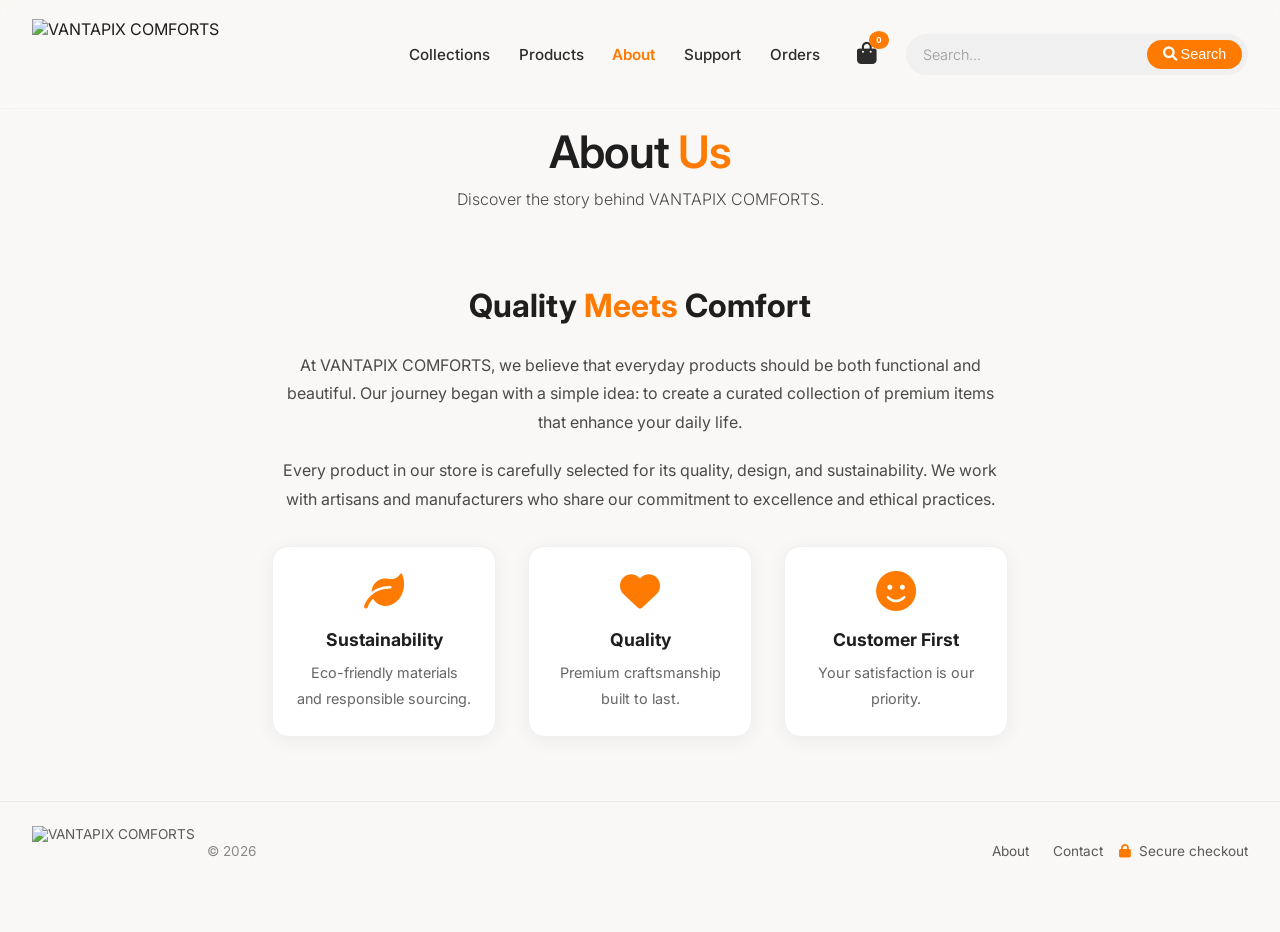
==== about.html @ 029ced30 "first commit" ====
<!DOCTYPE html>
<html lang="en">
<head>
    <meta charset="UTF-8">
    <meta name="viewport" content="width=device-width, initial-scale=1.0">
    <title>VANTAPIX COMFORTS · About</title>
    <link rel="preconnect" href="https://fonts.googleapis.com">
    <link rel="preconnect" href="https://fonts.gstatic.com" crossorigin>
    <link href="https://fonts.googleapis.com/css2?family=Inter:opsz,wght@14..32,300;14..32,400;14..32,600;14..32,700&display=swap" rel="stylesheet">
    <link rel="stylesheet" href="https://cdnjs.cloudflare.com/ajax/libs/font-awesome/6.0.0-beta3/css/all.min.css">
    <link rel="stylesheet" href="style.css">
    <style>
        .about-content {
            max-width: 800px;
            margin: 0 auto;
            padding: 2rem;
            text-align: center;
            line-height: 1.8;
        }
        .about-content h2 { font-size: 2rem; margin-bottom: 1rem; }
        .about-content h2 span { color: #ff7a00; }
        .about-content p { color: #4a4a4a; margin-bottom: 1.2rem; }
        .about-content .values {
            display: grid;
            grid-template-columns: repeat(auto-fit, minmax(200px, 1fr));
            gap: 2rem;
            margin-top: 2rem;
        }
        .about-content .values .value-item {
            background: white;
            padding: 1.5rem;
            border-radius: 16px;
            box-shadow: 0 4px 20px rgba(0,0,0,0.05);
            border: 1px solid #f0f0f0;
        }
        .about-content .values .value-item i {
            font-size: 2.5rem;
            color: #ff7a00;
            margin-bottom: 0.8rem;
        }
        .about-content .values .value-item h3 { font-size: 1.1rem; margin-bottom: 0.3rem; }
        .about-content .values .value-item p { font-size: 0.9rem; color: #666; margin-bottom: 0; }
    </style>
</head>
<body>

    <!-- NAVBAR -->
    <header class="navbar">
        <div class="logo-area">
            <img src="VANTAPIX__2_-removebg-preview.png" alt="VANTAPIX COMFORTS" class="nav-logo-img">
        </div>
        <div class="nav-links">
            <a href="collection.html">Collections</a>
            <a href="products.html">Products</a>
            <a href="about.html" class="active">About</a>
            <a href="support.html">Support</a>
            <a href="orders.html">Orders</a>
            <div class="nav-cart-wrapper" id="cartWrapper">
                <button class="nav-cart" id="cartToggle" aria-label="Open cart">
                    <i class="fas fa-shopping-bag"></i>
                    <span class="cart-badge" id="cartBadge">0</span>
                </button>
                <div class="cart-dropdown" id="cartDropdown">
                    <h4>🛒 Your Cart</h4>
                    <div id="cartItems"><div class="empty-cart">Your cart is empty.</div></div>
                    <div class="cart-total" id="cartTotal" style="display:none;">
                        <span>Total</span>
                        <span>₹<span id="totalPrice">0.00</span></span>
                    </div>
                    <button class="checkout-btn" onclick="window.location.href='checkout.html'">Proceed to Checkout</button>
                </div>
            </div>
            <div class="search-wrapper">
                <input type="text" id="searchInput" placeholder="Search...">
                <button id="searchButton"><i class="fas fa-search"></i> <span>Search</span></button>
            </div>
        </div>
    </header>

    <!-- QUANTITY POPUP -->
    <div class="quantity-overlay" id="quantityOverlay">
        <div class="quantity-modal">
            <div class="modal-product" id="modalProductName">Product Name</div>
            <div class="modal-product-price" id="modalProductPrice">₹0.00</div>
            <div class="quantity-control">
                <button id="qtyDecrease">−</button>
                <span class="qty-number" id="qtyDisplay">1</span>
                <button id="qtyIncrease">+</button>
            </div>
            <div class="modal-actions">
                <button class="btn-cancel" id="qtyCancel">Cancel</button>
                <button class="btn-add-cart" id="qtyConfirm">Add to Cart</button>
            </div>
        </div>
    </div>

    <!-- PAGE HEADER -->
    <section class="page-header">
        <h1>About <span>Us</span></h1>
        <p>Discover the story behind VANTAPIX COMFORTS.</p>
    </section>

    <!-- ABOUT CONTENT -->
    <section class="about-content">
        <h2>Quality <span>Meets</span> Comfort</h2>
        <p>At VANTAPIX COMFORTS, we believe that everyday products should be both functional and beautiful. Our journey began with a simple idea: to create a curated collection of premium items that enhance your daily life.</p>
        <p>Every product in our store is carefully selected for its quality, design, and sustainability. We work with artisans and manufacturers who share our commitment to excellence and ethical practices.</p>

        <div class="values">
            <div class="value-item">
                <i class="fas fa-leaf"></i>
                <h3>Sustainability</h3>
                <p>Eco-friendly materials and responsible sourcing.</p>
            </div>
            <div class="value-item">
                <i class="fas fa-heart"></i>
                <h3>Quality</h3>
                <p>Premium craftsmanship built to last.</p>
            </div>
            <div class="value-item">
                <i class="fas fa-smile"></i>
                <h3>Customer First</h3>
                <p>Your satisfaction is our priority.</p>
            </div>
        </div>
    </section>

    <!-- FOOTER -->
    <div class="footer">
        <div class="footer-left">
            <img src="VANTAPIX__2_-removebg-preview.png" alt="VANTAPIX COMFORTS" class="footer-logo">
            <span class="footer-copyright">© 2026</span>
        </div>
        <div class="footer-right">
            <div class="footer-links">
                <a href="about.html">About</a>
                <a href="support.html">Contact</a>
            </div>
            <span><i class="fas fa-lock"></i> Secure checkout</span>
        </div>
    </div>

    <div class="toast" id="toast"></div>

    <script src="script.js"></script>
</body>
</html>
---- style.css ----
/* ================================================================
   style.css - Common styles for all pages
   ================================================================ */

* { margin: 0; padding: 0; box-sizing: border-box; }
body { background: #faf8f6; font-family: 'Inter', sans-serif; color: #1e1e1e; overflow-x: hidden; scroll-behavior: smooth; }

/* ---------- INTRO OVERLAY ---------- */
.intro-overlay {
    position: fixed; inset: 0; z-index: 9999; background: transparent;
    display: flex; align-items: center; justify-content: center;
    transition: opacity 1.2s cubic-bezier(0.23,1,0.32,1), visibility 0.2s;
    pointer-events: none; overflow: hidden;
}
.intro-overlay.hide { opacity: 0; visibility: hidden; }
#introVideo {
    position: absolute; top: 50%; left: 50%;
    width: 100%; height: 100%; object-fit: cover;
    transform: translate(-50%, -50%); z-index: 1;
}

/* ---------- NAVBAR ---------- */
.navbar {
    max-width: 1280px; margin: 0 auto; padding: 1.2rem 2rem;
    display: flex; align-items: center; justify-content: space-between;
    flex-wrap: wrap; background: transparent; backdrop-filter: blur(4px);
    border-bottom: 1px solid rgba(0,0,0,0.02); gap: 1rem;
}
.logo-area { display: flex; align-items: center; gap: 12px; flex-shrink: 0; }
.nav-logo-img { height: 70px; width: auto; object-fit: contain; transition: transform .3s ease; }
.nav-logo-img:hover { transform: scale(1.05); }
.nav-links {
    display: flex; gap: 1.8rem; font-weight: 500; color: #2c2c2c;
    flex-wrap: wrap; align-items: center;
}
.nav-links a { text-decoration: none; color: inherit; transition: color .2s; font-size: .95rem; white-space: nowrap; }
.nav-links a:hover, .nav-links a.active { color: #ff7a00; }
.nav-links a.active { font-weight: 600; }

.search-wrapper {
    display: flex; align-items: center; background: #f0f0f0;
    border-radius: 30px; padding: .3rem .3rem .3rem 1rem;
    transition: all .3s ease; border: 1px solid transparent; min-width: 180px;
}
.search-wrapper:focus-within {
    background: #fff; border-color: #ff7a00; box-shadow: 0 0 0 3px rgba(255,122,0,0.15);
}
.search-wrapper input {
    border: none; background: transparent; outline: none;
    font-family: 'Inter', sans-serif; font-size: .9rem; padding: .4rem 0;
    width: 100%; min-width: 100px; color: #1e1e1e;
}
.search-wrapper input::placeholder { color: #999; font-weight: 300; }
.search-wrapper button {
    background: #ff7a00; border: none; color: #fff; padding: .4rem 1rem;
    border-radius: 30px; cursor: pointer; font-size: .9rem;
    transition: background .2s; font-weight: 500; display: flex; align-items: center; gap: 4px;
}
.search-wrapper button:hover { background: #e66b00; }

.nav-cart-wrapper { display: flex; align-items: center; margin-left: .5rem; position: relative; }
.nav-cart {
    font-size: 1.4rem; color: #2c2c2c; transition: .2s; cursor: pointer;
    background: none; border: none; padding: 0; position: relative;
}
.nav-cart:hover { color: #ff7a00; }
.cart-badge {
    position: absolute; top: -10px; right: -12px; background: #ff7a00;
    color: #fff; font-size: .6rem; font-weight: 700; padding: 2px 6px;
    border-radius: 50%; min-width: 20px; text-align: center; line-height: 1.4;
    transition: transform .3s cubic-bezier(0.34,1.56,0.64,1);
}
.cart-badge.bounce { animation: bounce .5s cubic-bezier(0.34,1.56,0.64,1); }
@keyframes bounce {
    0% { transform: scale(1); }
    40% { transform: scale(1.6); }
    70% { transform: scale(.9); }
    100% { transform: scale(1); }
}

.cart-dropdown {
    position: absolute; top: calc(100% + 12px); right: 0; background: #fff;
    border-radius: 16px; box-shadow: 0 20px 60px rgba(0,0,0,0.15);
    min-width: 320px; max-width: 400px; padding: 1.2rem;
    display: none; z-index: 100; border: 1px solid rgba(0,0,0,0.05);
}
.cart-dropdown.open { display: block; animation: fadeDrop .25s ease; }
@keyframes fadeDrop {
    0% { opacity: 0; transform: translateY(-8px); }
    100% { opacity: 1; transform: translateY(0); }
}
.cart-dropdown h4 { font-size: 1rem; font-weight: 600; margin-bottom: .8rem; color: #1e1e1e; }
.cart-dropdown .cart-item {
    display: flex; justify-content: space-between; align-items: center;
    padding: .5rem 0; border-bottom: 1px solid #f0f0f0; font-size: .9rem;
}
.cart-dropdown .cart-item:last-child { border-bottom: none; }
.cart-dropdown .cart-item .item-name { font-weight: 500; }
.cart-dropdown .cart-item .item-price { color: #ff7a00; font-weight: 600; }
.cart-dropdown .cart-item .item-remove {
    color: #ccc; cursor: pointer; background: none; border: none;
    font-size: .9rem; padding: 0 4px;
}
.cart-dropdown .cart-item .item-remove:hover { color: #e74c3c; }
.cart-dropdown .cart-total {
    display: flex; justify-content: space-between; font-weight: 700;
    margin-top: .8rem; padding-top: .8rem; border-top: 2px solid #f0f0f0;
    font-size: 1rem;
}
.cart-dropdown .empty-cart { text-align: center; color: #999; padding: 1rem 0; font-size: .9rem; }
.cart-dropdown .checkout-btn {
    width: 100%; margin-top: .8rem; padding: .7rem; background: #ff7a00;
    color: #fff; border: none; border-radius: 30px; font-weight: 600;
    font-size: .95rem; cursor: pointer; transition: background .2s;
}
.cart-dropdown .checkout-btn:hover { background: #e66b00; }

/* ---------- QUANTITY POPUP ---------- */
.quantity-overlay {
    position: fixed; inset: 0; background: rgba(0,0,0,0.5);
    backdrop-filter: blur(6px); z-index: 2000; display: none;
    align-items: center; justify-content: center;
}
.quantity-overlay.open { display: flex; }
.quantity-modal {
    background: #fff; border-radius: 24px; padding: 2rem 2.5rem;
    max-width: 400px; width: 90%; text-align: center;
    box-shadow: 0 30px 80px rgba(0,0,0,0.3);
    animation: pop .35s cubic-bezier(0.34,1.56,0.64,1);
}
@keyframes pop {
    0% { transform: scale(.8); opacity: 0; }
    100% { transform: scale(1); opacity: 1; }
}
.quantity-modal .modal-product { font-size: 1.2rem; font-weight: 600; margin-bottom: .2rem; }
.quantity-modal .modal-product-price { color: #ff7a00; font-weight: 500; margin-bottom: 1.2rem; }
.quantity-control {
    display: flex; align-items: center; justify-content: center;
    gap: 1.5rem; margin: 1.2rem 0;
}
.quantity-control button {
    width: 44px; height: 44px; border-radius: 50%; border: 2px solid #e0e0e0;
    background: #fff; font-size: 1.4rem; font-weight: 300; cursor: pointer;
    transition: all .2s; display: flex; align-items: center; justify-content: center;
    color: #1e1e1e;
}
.quantity-control button:hover { border-color: #ff7a00; color: #ff7a00; }
.quantity-control button:active { transform: scale(.92); }
.quantity-control .qty-number { font-size: 1.8rem; font-weight: 600; min-width: 40px; text-align: center; }
.quantity-modal .modal-actions {
    display: flex; gap: .8rem; margin-top: 1.2rem;
}
.quantity-modal .modal-actions button {
    flex: 1; padding: .7rem; border-radius: 30px; border: none;
    font-weight: 600; font-size: .95rem; cursor: pointer; transition: all .2s;
}
.quantity-modal .modal-actions .btn-cancel { background: #f0f0f0; color: #555; }
.quantity-modal .modal-actions .btn-cancel:hover { background: #e0e0e0; }
.quantity-modal .modal-actions .btn-add-cart { background: #ff7a00; color: #fff; }
.quantity-modal .modal-actions .btn-add-cart:hover { background: #e66b00; transform: scale(1.02); }

/* ---------- HERO ---------- */
.hero { max-width: 1280px; margin: .5rem auto 2rem; padding: 0 2rem; text-align: center; }
.hero-text { display: flex; flex-direction: column; align-items: center; gap: .4rem; }
.hero-logo {
    max-width: 280px; width: 100%; height: auto; margin-bottom: .2rem;
    animation: fadeInLogo 1s ease .3s both;
}
@keyframes fadeInLogo {
    0% { opacity: 0; transform: scale(.9); }
    100% { opacity: 1; transform: scale(1); }
}
.hero-text p { margin: .2rem auto 0; color: #4a4a4a; max-width: 540px; font-weight: 300; line-height: 1.6; font-size: 1.05rem; }
.hero-cta { margin-top: .8rem; display: flex; gap: 1rem; justify-content: center; flex-wrap: wrap; }

.btn-primary {
    background: #ff7a00; border: none; padding: .7rem 2.2rem; border-radius: 40px;
    color: #fff; font-weight: 600; font-size: 1rem; transition: .25s;
    box-shadow: 0 8px 20px rgba(255,122,0,0.25); cursor: pointer; text-decoration: none; display: inline-block;
}
.btn-primary:hover { background: #e66b00; transform: scale(1.02); box-shadow: 0 12px 28px rgba(255,122,0,0.35); }
.btn-outline {
    background: transparent; border: 1px solid #d0d0d0; padding: .7rem 2.2rem;
    border-radius: 40px; font-weight: 500; transition: .25s; cursor: pointer;
    text-decoration: none; display: inline-block; color: #1e1e1e;
}
.btn-outline:hover { border-color: #ff7a00; color: #ff7a00; background: rgba(255,122,0,0.04); }

/* ---------- PRODUCT SECTION ---------- */
.product-section { max-width: 1280px; margin: 1.5rem auto 4rem; padding: 0 2rem; }
.section-title { font-size: 1.8rem; font-weight: 600; margin-bottom: 1.8rem; letter-spacing: -.5px; text-align: center; }
.product-grid { display: grid; grid-template-columns: repeat(auto-fit, minmax(240px, 1fr)); gap: 2rem 1.5rem; }

.product-card {
    perspective: 1200px; height: 340px; cursor: default;
    transition: transform .3s cubic-bezier(0.23,1,0.32,1), box-shadow .3s ease;
    border-radius: 28px; will-change: transform;
}
.product-card:hover { transform: translateY(-8px) scale(1.01); box-shadow: 0 20px 40px -12px rgba(0,0,0,0.15); }
.product-card .card-inner {
    position: relative; width: 100%; height: 100%;
    transition: transform .65s cubic-bezier(0.23,1,0.32,1);
    transform-style: preserve-3d; border-radius: 28px; will-change: transform;
}
.product-card:hover .card-inner { transform: rotateY(180deg); }
.product-card .card-front, .product-card .card-back {
    position: absolute; width: 100%; height: 100%; backface-visibility: hidden;
    border-radius: 28px; background: #fff; box-shadow: 0 8px 24px rgba(0,0,0,0.02);
    display: flex; flex-direction: column; align-items: center; justify-content: center;
    padding: 1.8rem 1.5rem; overflow: hidden; transition: box-shadow .2s;
    border: 1px solid rgba(0,0,0,0.02); text-align: center;
}
.product-card .card-front { background: #fff; background-image: radial-gradient(circle at 20% 30%, rgba(255,122,0,0.02) 0%, transparent 60%); }
.product-card .card-front .product-img { font-size: 3.8rem; margin-bottom: .8rem; color: #2c2c2c; transition: .2s; }
.product-card .card-front .product-name { font-weight: 600; font-size: 1.3rem; letter-spacing: -.3px; }
.product-card .card-front .product-price { margin-top: .3rem; font-weight: 500; color: #ff7a00; font-size: 1.2rem; }
.product-card .card-front .product-rating { margin-top: .5rem; color: #f5b342; letter-spacing: 2px; font-size: .9rem; }
.product-card .card-back { background: #fff; transform: rotateY(180deg); border: 1px solid rgba(255,122,0,0.08); box-shadow: 0 12px 32px -8px rgba(0,0,0,0.08); gap: .4rem; }
.product-card .card-back .back-title { font-weight: 600; font-size: 1.2rem; }
.product-card .card-back .back-desc { font-size: .8rem; color: #5a5a5a; margin: .2rem 0 .6rem; line-height: 1.4; max-width: 90%; }
.product-card .card-back .btn-group { display: flex; gap: .6rem; flex-wrap: wrap; justify-content: center; margin-top: .2rem; }
.product-card .card-back .btn-group button {
    background: #ff7a00; border: none; padding: .4rem 1.2rem; border-radius: 40px;
    color: #fff; font-weight: 500; font-size: .7rem; letter-spacing: .4px;
    transition: .2s; cursor: pointer; box-shadow: 0 4px 12px rgba(255,122,0,0.2);
}
.product-card .card-back .btn-group button:last-child {
    background: transparent; border: 1px solid #d0d0d0; color: #1e1e1e; box-shadow: none;
}
.product-card .card-back .btn-group button:last-child:hover { border-color: #ff7a00; color: #ff7a00; }
.product-card .card-back .btn-group button:first-child:hover { background: #e66b00; transform: scale(.98); }
.product-card:hover .product-img { animation: pulse .8s ease 1; }
@keyframes pulse {
    0% { transform: scale(1); }
    50% { transform: scale(1.08); }
    100% { transform: scale(1); }
}

/* ---------- CATEGORY RESULTS ---------- */
.category-results { max-width: 1280px; margin: 0 auto 4rem; padding: 0 2rem; }
.category-results .results-header {
    display: flex; justify-content: space-between; align-items: center;
    flex-wrap: wrap; margin-bottom: 1.5rem; padding-bottom: .5rem;
    border-bottom: 2px solid #f0f0f0;
}
.category-results .results-header h2 { font-size: 1.6rem; font-weight: 600; }
.category-results .results-header h2 span { color: #ff7a00; }
.category-results .results-header .close-results {
    background: none; border: none; font-size: 1.2rem; color: #999;
    cursor: pointer; transition: color .2s; padding: .4rem .8rem; border-radius: 30px;
}
.category-results .results-header .close-results:hover { color: #e74c3c; background: #fde8e8; }
.category-results .product-grid { display: grid; grid-template-columns: repeat(auto-fit, minmax(220px, 1fr)); gap: 1.8rem; }
.category-results.hidden { display: none; }

/* ---------- PAGE HEADER ---------- */
.page-header { max-width: 1280px; margin: 1rem auto 2rem; padding: 0 2rem; text-align: center; }
.page-header h1 { font-size: 2.8rem; font-weight: 600; letter-spacing: -1px; }
.page-header h1 span { color: #ff7a00; }
.page-header p { color: #4a4a4a; max-width: 540px; margin: .5rem auto 0; font-weight: 300; line-height: 1.6; }

/* ---------- FOOTER ---------- */
.footer {
    max-width: 1280px; margin: 2rem auto; padding: 1.5rem 2rem;
    border-top: 1px solid #eaeaea; display: flex; justify-content: space-between;
    flex-wrap: wrap; color: #5a5a5a; font-size: .85rem; text-align: center; align-items: center;
}
.footer-left { display: flex; align-items: center; gap: 12px; }
.footer-logo { height: 50px; width: auto; object-fit: contain; transition: transform .3s ease; }
.footer-logo:hover { transform: scale(1.05); }
.footer-copyright { color: #8a8a8a; font-size: .85rem; }
.footer-right { display: flex; align-items: center; gap: 16px; }
.footer-right i { color: #ff7a00; margin-right: 4px; }
.footer-links { display: flex; gap: 1.5rem; }
.footer-links a { color: #5a5a5a; text-decoration: none; transition: color .2s; font-size: .85rem; }
.footer-links a:hover { color: #ff7a00; }

/* ---------- TOAST ---------- */
.toast {
    position: fixed; bottom: 30px; right: 30px; background: #1e1e1e;
    color: #fff; padding: 1rem 1.5rem; border-radius: 12px; font-size: .9rem;
    box-shadow: 0 10px 40px rgba(0,0,0,0.2); transform: translateY(100px);
    opacity: 0; transition: all .4s cubic-bezier(0.34,1.56,0.64,1);
    z-index: 1000; pointer-events: none;
}
.toast.show { transform: translateY(0); opacity: 1; }

/* ---------- RESPONSIVE ---------- */
@media (max-width: 768px) {
    .navbar { flex-direction: column; align-items: stretch; gap: .8rem; }
    .logo-area { justify-content: center; }
    .nav-links { justify-content: center; gap: 1rem; flex-wrap: wrap; }
    .search-wrapper { width: 100%; min-width: unset; }
    .search-wrapper input { min-width: unset; }
    .cart-dropdown { min-width: unset; width: 100%; right: auto; left: 0; }
}
@media (max-width: 600px) {
    .hero-text p { font-size: .95rem; }
    .nav-logo-img { height: 50px; }
    .hero-logo { max-width: 180px; }
    .footer-logo { height: 40px; }
    .footer { flex-direction: column; gap: 12px; }
    .footer-links { flex-wrap: wrap; justify-content: center; }
    .hero-cta { flex-direction: column; align-items: center; }
    .nav-links a { font-size: .8rem; }
    .search-wrapper button span { display: none; }
    .page-header h1 { font-size: 1.8rem; }
    .product-grid { grid-template-columns: repeat(auto-fit, minmax(160px, 1fr)); gap: 1rem; }
    .product-card { height: 280px; }
    .category-results .product-grid { grid-template-columns: repeat(auto-fit, minmax(160px, 1fr)); gap: 1rem; }
    .category-results .product-grid .product-card { height: 260px; }
}
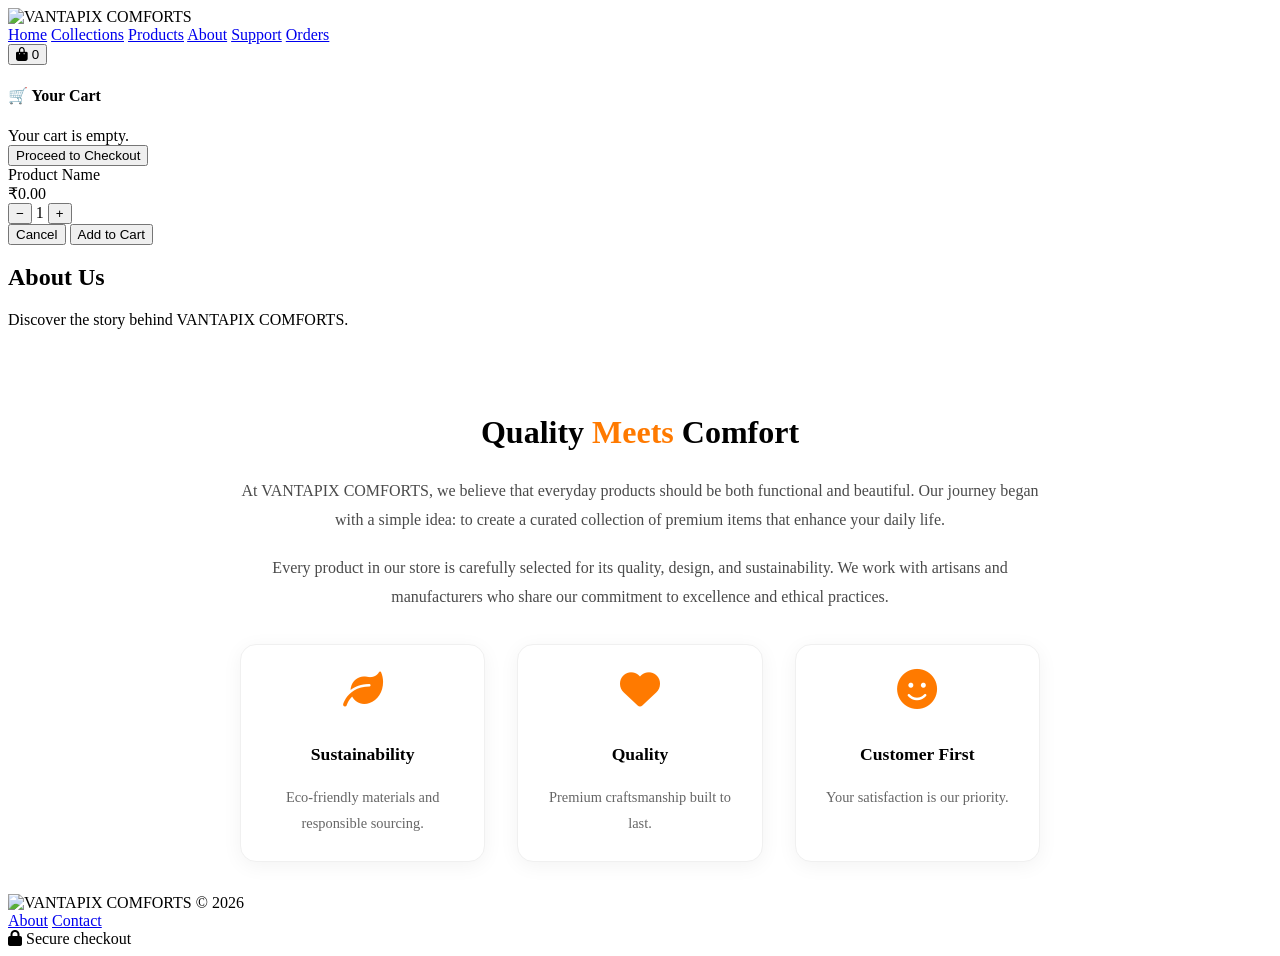
==== commit 20fa8d73: "fixed all issues: buy now, browse products, cart, orders, navbar, search" ====
--- a/about.html
+++ b/about.html
@@ -10,34 +10,13 @@
     <link rel="stylesheet" href="https://cdnjs.cloudflare.com/ajax/libs/font-awesome/6.0.0-beta3/css/all.min.css">
     <link rel="stylesheet" href="style.css">
     <style>
-        .about-content {
-            max-width: 800px;
-            margin: 0 auto;
-            padding: 2rem;
-            text-align: center;
-            line-height: 1.8;
-        }
+        .about-content { max-width: 800px; margin: 0 auto; padding: 2rem; text-align: center; line-height: 1.8; }
         .about-content h2 { font-size: 2rem; margin-bottom: 1rem; }
         .about-content h2 span { color: #ff7a00; }
         .about-content p { color: #4a4a4a; margin-bottom: 1.2rem; }
-        .about-content .values {
-            display: grid;
-            grid-template-columns: repeat(auto-fit, minmax(200px, 1fr));
-            gap: 2rem;
-            margin-top: 2rem;
-        }
-        .about-content .values .value-item {
-            background: white;
-            padding: 1.5rem;
-            border-radius: 16px;
-            box-shadow: 0 4px 20px rgba(0,0,0,0.05);
-            border: 1px solid #f0f0f0;
-        }
-        .about-content .values .value-item i {
-            font-size: 2.5rem;
-            color: #ff7a00;
-            margin-bottom: 0.8rem;
-        }
+        .about-content .values { display: grid; grid-template-columns: repeat(auto-fit, minmax(200px, 1fr)); gap: 2rem; margin-top: 2rem; }
+        .about-content .values .value-item { background: white; padding: 1.5rem; border-radius: 16px; box-shadow: 0 4px 20px rgba(0,0,0,0.05); border: 1px solid #f0f0f0; }
+        .about-content .values .value-item i { font-size: 2.5rem; color: #ff7a00; margin-bottom: 0.8rem; }
         .about-content .values .value-item h3 { font-size: 1.1rem; margin-bottom: 0.3rem; }
         .about-content .values .value-item p { font-size: 0.9rem; color: #666; margin-bottom: 0; }
     </style>
@@ -50,13 +29,14 @@
             <img src="VANTAPIX__2_-removebg-preview.png" alt="VANTAPIX COMFORTS" class="nav-logo-img">
         </div>
         <div class="nav-links">
+            <a href="index.html">Home</a>
             <a href="collection.html">Collections</a>
             <a href="products.html">Products</a>
             <a href="about.html" class="active">About</a>
             <a href="support.html">Support</a>
             <a href="orders.html">Orders</a>
             <div class="nav-cart-wrapper" id="cartWrapper">
-                <button class="nav-cart" id="cartToggle" aria-label="Open cart">
+                <button class="nav-cart" id="cartToggle" aria-label="Open cart" onclick="window.location.href='cart.html'">
                     <i class="fas fa-shopping-bag"></i>
                     <span class="cart-badge" id="cartBadge">0</span>
                 </button>
@@ -70,10 +50,7 @@
                     <button class="checkout-btn" onclick="window.location.href='checkout.html'">Proceed to Checkout</button>
                 </div>
             </div>
-            <div class="search-wrapper">
-                <input type="text" id="searchInput" placeholder="Search...">
-                <button id="searchButton"><i class="fas fa-search"></i> <span>Search</span></button>
-            </div>
+            <!-- No search bar on about page -->
         </div>
     </header>
 
--- a/style.css
+++ b/style.css
@@ -1,312 +1,34 @@
-/* ================================================================
-   style.css - Common styles for all pages
-   ================================================================ */
+/* Add this at the end of style.css */
 
-* { margin: 0; padding: 0; box-sizing: border-box; }
-body { background: #faf8f6; font-family: 'Inter', sans-serif; color: #1e1e1e; overflow-x: hidden; scroll-behavior: smooth; }
+/* Cart Page */
+.cart-page { max-width: 900px; margin: 0 auto; padding: 2rem; }
+.cart-item-row { display: flex; justify-content: space-between; align-items: center; padding: 1.2rem 0; border-bottom: 1px solid #f0f0f0; flex-wrap: wrap; gap: 0.8rem; }
+.cart-item-row .item-details { display: flex; align-items: center; gap: 1rem; }
+.cart-item-row .item-details .item-icon { font-size: 2rem; color: #ff7a00; width: 50px; text-align: center; }
+.cart-item-row .item-details .item-name { font-weight: 600; }
+.cart-item-row .item-details .item-price { color: #888; font-size: 0.9rem; }
+.cart-item-row .item-qty { display: flex; align-items: center; gap: 0.8rem; }
+.cart-item-row .item-qty button { width: 30px; height: 30px; border-radius: 50%; border: 1px solid #ddd; background: white; cursor: pointer; font-size: 1rem; transition: all 0.2s; }
+.cart-item-row .item-qty button:hover { border-color: #ff7a00; color: #ff7a00; }
+.cart-item-row .item-qty span { min-width: 30px; text-align: center; font-weight: 600; }
+.cart-item-row .item-remove { color: #ccc; cursor: pointer; background: none; border: none; font-size: 1.2rem; }
+.cart-item-row .item-remove:hover { color: #e74c3c; }
+.cart-summary { margin-top: 2rem; padding: 1.5rem; background: white; border-radius: 16px; border: 1px solid #f0f0f0; }
+.cart-summary .summary-row { display: flex; justify-content: space-between; padding: 0.5rem 0; font-size: 1rem; }
+.cart-summary .summary-row.total { font-weight: 700; font-size: 1.2rem; border-top: 2px solid #f0f0f0; padding-top: 1rem; margin-top: 0.5rem; }
+.cart-summary .summary-row .price-highlight { color: #ff7a00; }
+.checkout-actions { display: flex; gap: 1rem; margin-top: 1.5rem; flex-wrap: wrap; }
+.checkout-actions .btn-primary { flex: 1; min-width: 150px; text-align: center; }
+.checkout-actions .btn-outline { flex: 1; min-width: 150px; text-align: center; }
+.empty-cart-page { text-align: center; padding: 4rem 0; }
+.empty-cart-page i { font-size: 4rem; color: #ddd; margin-bottom: 1rem; }
+.empty-cart-page h2 { font-size: 1.8rem; color: #666; }
+.empty-cart-page p { color: #999; margin-top: 0.5rem; }
+.empty-cart-page .btn-primary { margin-top: 1.5rem; display: inline-block; }
 
-/* ---------- INTRO OVERLAY ---------- */
-.intro-overlay {
-    position: fixed; inset: 0; z-index: 9999; background: transparent;
-    display: flex; align-items: center; justify-content: center;
-    transition: opacity 1.2s cubic-bezier(0.23,1,0.32,1), visibility 0.2s;
-    pointer-events: none; overflow: hidden;
-}
-.intro-overlay.hide { opacity: 0; visibility: hidden; }
-#introVideo {
-    position: absolute; top: 50%; left: 50%;
-    width: 100%; height: 100%; object-fit: cover;
-    transform: translate(-50%, -50%); z-index: 1;
-}
-
-/* ---------- NAVBAR ---------- */
-.navbar {
-    max-width: 1280px; margin: 0 auto; padding: 1.2rem 2rem;
-    display: flex; align-items: center; justify-content: space-between;
-    flex-wrap: wrap; background: transparent; backdrop-filter: blur(4px);
-    border-bottom: 1px solid rgba(0,0,0,0.02); gap: 1rem;
-}
-.logo-area { display: flex; align-items: center; gap: 12px; flex-shrink: 0; }
-.nav-logo-img { height: 70px; width: auto; object-fit: contain; transition: transform .3s ease; }
-.nav-logo-img:hover { transform: scale(1.05); }
-.nav-links {
-    display: flex; gap: 1.8rem; font-weight: 500; color: #2c2c2c;
-    flex-wrap: wrap; align-items: center;
-}
-.nav-links a { text-decoration: none; color: inherit; transition: color .2s; font-size: .95rem; white-space: nowrap; }
-.nav-links a:hover, .nav-links a.active { color: #ff7a00; }
-.nav-links a.active { font-weight: 600; }
-
-.search-wrapper {
-    display: flex; align-items: center; background: #f0f0f0;
-    border-radius: 30px; padding: .3rem .3rem .3rem 1rem;
-    transition: all .3s ease; border: 1px solid transparent; min-width: 180px;
-}
-.search-wrapper:focus-within {
-    background: #fff; border-color: #ff7a00; box-shadow: 0 0 0 3px rgba(255,122,0,0.15);
-}
-.search-wrapper input {
-    border: none; background: transparent; outline: none;
-    font-family: 'Inter', sans-serif; font-size: .9rem; padding: .4rem 0;
-    width: 100%; min-width: 100px; color: #1e1e1e;
-}
-.search-wrapper input::placeholder { color: #999; font-weight: 300; }
-.search-wrapper button {
-    background: #ff7a00; border: none; color: #fff; padding: .4rem 1rem;
-    border-radius: 30px; cursor: pointer; font-size: .9rem;
-    transition: background .2s; font-weight: 500; display: flex; align-items: center; gap: 4px;
-}
-.search-wrapper button:hover { background: #e66b00; }
-
-.nav-cart-wrapper { display: flex; align-items: center; margin-left: .5rem; position: relative; }
-.nav-cart {
-    font-size: 1.4rem; color: #2c2c2c; transition: .2s; cursor: pointer;
-    background: none; border: none; padding: 0; position: relative;
-}
-.nav-cart:hover { color: #ff7a00; }
-.cart-badge {
-    position: absolute; top: -10px; right: -12px; background: #ff7a00;
-    color: #fff; font-size: .6rem; font-weight: 700; padding: 2px 6px;
-    border-radius: 50%; min-width: 20px; text-align: center; line-height: 1.4;
-    transition: transform .3s cubic-bezier(0.34,1.56,0.64,1);
-}
-.cart-badge.bounce { animation: bounce .5s cubic-bezier(0.34,1.56,0.64,1); }
-@keyframes bounce {
-    0% { transform: scale(1); }
-    40% { transform: scale(1.6); }
-    70% { transform: scale(.9); }
-    100% { transform: scale(1); }
-}
-
-.cart-dropdown {
-    position: absolute; top: calc(100% + 12px); right: 0; background: #fff;
-    border-radius: 16px; box-shadow: 0 20px 60px rgba(0,0,0,0.15);
-    min-width: 320px; max-width: 400px; padding: 1.2rem;
-    display: none; z-index: 100; border: 1px solid rgba(0,0,0,0.05);
-}
-.cart-dropdown.open { display: block; animation: fadeDrop .25s ease; }
-@keyframes fadeDrop {
-    0% { opacity: 0; transform: translateY(-8px); }
-    100% { opacity: 1; transform: translateY(0); }
-}
-.cart-dropdown h4 { font-size: 1rem; font-weight: 600; margin-bottom: .8rem; color: #1e1e1e; }
-.cart-dropdown .cart-item {
-    display: flex; justify-content: space-between; align-items: center;
-    padding: .5rem 0; border-bottom: 1px solid #f0f0f0; font-size: .9rem;
-}
-.cart-dropdown .cart-item:last-child { border-bottom: none; }
-.cart-dropdown .cart-item .item-name { font-weight: 500; }
-.cart-dropdown .cart-item .item-price { color: #ff7a00; font-weight: 600; }
-.cart-dropdown .cart-item .item-remove {
-    color: #ccc; cursor: pointer; background: none; border: none;
-    font-size: .9rem; padding: 0 4px;
-}
-.cart-dropdown .cart-item .item-remove:hover { color: #e74c3c; }
-.cart-dropdown .cart-total {
-    display: flex; justify-content: space-between; font-weight: 700;
-    margin-top: .8rem; padding-top: .8rem; border-top: 2px solid #f0f0f0;
-    font-size: 1rem;
-}
-.cart-dropdown .empty-cart { text-align: center; color: #999; padding: 1rem 0; font-size: .9rem; }
-.cart-dropdown .checkout-btn {
-    width: 100%; margin-top: .8rem; padding: .7rem; background: #ff7a00;
-    color: #fff; border: none; border-radius: 30px; font-weight: 600;
-    font-size: .95rem; cursor: pointer; transition: background .2s;
-}
-.cart-dropdown .checkout-btn:hover { background: #e66b00; }
-
-/* ---------- QUANTITY POPUP ---------- */
-.quantity-overlay {
-    position: fixed; inset: 0; background: rgba(0,0,0,0.5);
-    backdrop-filter: blur(6px); z-index: 2000; display: none;
-    align-items: center; justify-content: center;
-}
-.quantity-overlay.open { display: flex; }
-.quantity-modal {
-    background: #fff; border-radius: 24px; padding: 2rem 2.5rem;
-    max-width: 400px; width: 90%; text-align: center;
-    box-shadow: 0 30px 80px rgba(0,0,0,0.3);
-    animation: pop .35s cubic-bezier(0.34,1.56,0.64,1);
-}
-@keyframes pop {
-    0% { transform: scale(.8); opacity: 0; }
-    100% { transform: scale(1); opacity: 1; }
-}
-.quantity-modal .modal-product { font-size: 1.2rem; font-weight: 600; margin-bottom: .2rem; }
-.quantity-modal .modal-product-price { color: #ff7a00; font-weight: 500; margin-bottom: 1.2rem; }
-.quantity-control {
-    display: flex; align-items: center; justify-content: center;
-    gap: 1.5rem; margin: 1.2rem 0;
-}
-.quantity-control button {
-    width: 44px; height: 44px; border-radius: 50%; border: 2px solid #e0e0e0;
-    background: #fff; font-size: 1.4rem; font-weight: 300; cursor: pointer;
-    transition: all .2s; display: flex; align-items: center; justify-content: center;
-    color: #1e1e1e;
-}
-.quantity-control button:hover { border-color: #ff7a00; color: #ff7a00; }
-.quantity-control button:active { transform: scale(.92); }
-.quantity-control .qty-number { font-size: 1.8rem; font-weight: 600; min-width: 40px; text-align: center; }
-.quantity-modal .modal-actions {
-    display: flex; gap: .8rem; margin-top: 1.2rem;
-}
-.quantity-modal .modal-actions button {
-    flex: 1; padding: .7rem; border-radius: 30px; border: none;
-    font-weight: 600; font-size: .95rem; cursor: pointer; transition: all .2s;
-}
-.quantity-modal .modal-actions .btn-cancel { background: #f0f0f0; color: #555; }
-.quantity-modal .modal-actions .btn-cancel:hover { background: #e0e0e0; }
-.quantity-modal .modal-actions .btn-add-cart { background: #ff7a00; color: #fff; }
-.quantity-modal .modal-actions .btn-add-cart:hover { background: #e66b00; transform: scale(1.02); }
-
-/* ---------- HERO ---------- */
-.hero { max-width: 1280px; margin: .5rem auto 2rem; padding: 0 2rem; text-align: center; }
-.hero-text { display: flex; flex-direction: column; align-items: center; gap: .4rem; }
-.hero-logo {
-    max-width: 280px; width: 100%; height: auto; margin-bottom: .2rem;
-    animation: fadeInLogo 1s ease .3s both;
-}
-@keyframes fadeInLogo {
-    0% { opacity: 0; transform: scale(.9); }
-    100% { opacity: 1; transform: scale(1); }
-}
-.hero-text p { margin: .2rem auto 0; color: #4a4a4a; max-width: 540px; font-weight: 300; line-height: 1.6; font-size: 1.05rem; }
-.hero-cta { margin-top: .8rem; display: flex; gap: 1rem; justify-content: center; flex-wrap: wrap; }
-
-.btn-primary {
-    background: #ff7a00; border: none; padding: .7rem 2.2rem; border-radius: 40px;
-    color: #fff; font-weight: 600; font-size: 1rem; transition: .25s;
-    box-shadow: 0 8px 20px rgba(255,122,0,0.25); cursor: pointer; text-decoration: none; display: inline-block;
-}
-.btn-primary:hover { background: #e66b00; transform: scale(1.02); box-shadow: 0 12px 28px rgba(255,122,0,0.35); }
-.btn-outline {
-    background: transparent; border: 1px solid #d0d0d0; padding: .7rem 2.2rem;
-    border-radius: 40px; font-weight: 500; transition: .25s; cursor: pointer;
-    text-decoration: none; display: inline-block; color: #1e1e1e;
-}
-.btn-outline:hover { border-color: #ff7a00; color: #ff7a00; background: rgba(255,122,0,0.04); }
-
-/* ---------- PRODUCT SECTION ---------- */
-.product-section { max-width: 1280px; margin: 1.5rem auto 4rem; padding: 0 2rem; }
-.section-title { font-size: 1.8rem; font-weight: 600; margin-bottom: 1.8rem; letter-spacing: -.5px; text-align: center; }
-.product-grid { display: grid; grid-template-columns: repeat(auto-fit, minmax(240px, 1fr)); gap: 2rem 1.5rem; }
-
-.product-card {
-    perspective: 1200px; height: 340px; cursor: default;
-    transition: transform .3s cubic-bezier(0.23,1,0.32,1), box-shadow .3s ease;
-    border-radius: 28px; will-change: transform;
-}
-.product-card:hover { transform: translateY(-8px) scale(1.01); box-shadow: 0 20px 40px -12px rgba(0,0,0,0.15); }
-.product-card .card-inner {
-    position: relative; width: 100%; height: 100%;
-    transition: transform .65s cubic-bezier(0.23,1,0.32,1);
-    transform-style: preserve-3d; border-radius: 28px; will-change: transform;
-}
-.product-card:hover .card-inner { transform: rotateY(180deg); }
-.product-card .card-front, .product-card .card-back {
-    position: absolute; width: 100%; height: 100%; backface-visibility: hidden;
-    border-radius: 28px; background: #fff; box-shadow: 0 8px 24px rgba(0,0,0,0.02);
-    display: flex; flex-direction: column; align-items: center; justify-content: center;
-    padding: 1.8rem 1.5rem; overflow: hidden; transition: box-shadow .2s;
-    border: 1px solid rgba(0,0,0,0.02); text-align: center;
-}
-.product-card .card-front { background: #fff; background-image: radial-gradient(circle at 20% 30%, rgba(255,122,0,0.02) 0%, transparent 60%); }
-.product-card .card-front .product-img { font-size: 3.8rem; margin-bottom: .8rem; color: #2c2c2c; transition: .2s; }
-.product-card .card-front .product-name { font-weight: 600; font-size: 1.3rem; letter-spacing: -.3px; }
-.product-card .card-front .product-price { margin-top: .3rem; font-weight: 500; color: #ff7a00; font-size: 1.2rem; }
-.product-card .card-front .product-rating { margin-top: .5rem; color: #f5b342; letter-spacing: 2px; font-size: .9rem; }
-.product-card .card-back { background: #fff; transform: rotateY(180deg); border: 1px solid rgba(255,122,0,0.08); box-shadow: 0 12px 32px -8px rgba(0,0,0,0.08); gap: .4rem; }
-.product-card .card-back .back-title { font-weight: 600; font-size: 1.2rem; }
-.product-card .card-back .back-desc { font-size: .8rem; color: #5a5a5a; margin: .2rem 0 .6rem; line-height: 1.4; max-width: 90%; }
-.product-card .card-back .btn-group { display: flex; gap: .6rem; flex-wrap: wrap; justify-content: center; margin-top: .2rem; }
-.product-card .card-back .btn-group button {
-    background: #ff7a00; border: none; padding: .4rem 1.2rem; border-radius: 40px;
-    color: #fff; font-weight: 500; font-size: .7rem; letter-spacing: .4px;
-    transition: .2s; cursor: pointer; box-shadow: 0 4px 12px rgba(255,122,0,0.2);
-}
-.product-card .card-back .btn-group button:last-child {
-    background: transparent; border: 1px solid #d0d0d0; color: #1e1e1e; box-shadow: none;
-}
-.product-card .card-back .btn-group button:last-child:hover { border-color: #ff7a00; color: #ff7a00; }
-.product-card .card-back .btn-group button:first-child:hover { background: #e66b00; transform: scale(.98); }
-.product-card:hover .product-img { animation: pulse .8s ease 1; }
-@keyframes pulse {
-    0% { transform: scale(1); }
-    50% { transform: scale(1.08); }
-    100% { transform: scale(1); }
-}
-
-/* ---------- CATEGORY RESULTS ---------- */
-.category-results { max-width: 1280px; margin: 0 auto 4rem; padding: 0 2rem; }
-.category-results .results-header {
-    display: flex; justify-content: space-between; align-items: center;
-    flex-wrap: wrap; margin-bottom: 1.5rem; padding-bottom: .5rem;
-    border-bottom: 2px solid #f0f0f0;
-}
-.category-results .results-header h2 { font-size: 1.6rem; font-weight: 600; }
-.category-results .results-header h2 span { color: #ff7a00; }
-.category-results .results-header .close-results {
-    background: none; border: none; font-size: 1.2rem; color: #999;
-    cursor: pointer; transition: color .2s; padding: .4rem .8rem; border-radius: 30px;
-}
-.category-results .results-header .close-results:hover { color: #e74c3c; background: #fde8e8; }
-.category-results .product-grid { display: grid; grid-template-columns: repeat(auto-fit, minmax(220px, 1fr)); gap: 1.8rem; }
-.category-results.hidden { display: none; }
-
-/* ---------- PAGE HEADER ---------- */
-.page-header { max-width: 1280px; margin: 1rem auto 2rem; padding: 0 2rem; text-align: center; }
-.page-header h1 { font-size: 2.8rem; font-weight: 600; letter-spacing: -1px; }
-.page-header h1 span { color: #ff7a00; }
-.page-header p { color: #4a4a4a; max-width: 540px; margin: .5rem auto 0; font-weight: 300; line-height: 1.6; }
-
-/* ---------- FOOTER ---------- */
-.footer {
-    max-width: 1280px; margin: 2rem auto; padding: 1.5rem 2rem;
-    border-top: 1px solid #eaeaea; display: flex; justify-content: space-between;
-    flex-wrap: wrap; color: #5a5a5a; font-size: .85rem; text-align: center; align-items: center;
-}
-.footer-left { display: flex; align-items: center; gap: 12px; }
-.footer-logo { height: 50px; width: auto; object-fit: contain; transition: transform .3s ease; }
-.footer-logo:hover { transform: scale(1.05); }
-.footer-copyright { color: #8a8a8a; font-size: .85rem; }
-.footer-right { display: flex; align-items: center; gap: 16px; }
-.footer-right i { color: #ff7a00; margin-right: 4px; }
-.footer-links { display: flex; gap: 1.5rem; }
-.footer-links a { color: #5a5a5a; text-decoration: none; transition: color .2s; font-size: .85rem; }
-.footer-links a:hover { color: #ff7a00; }
-
-/* ---------- TOAST ---------- */
-.toast {
-    position: fixed; bottom: 30px; right: 30px; background: #1e1e1e;
-    color: #fff; padding: 1rem 1.5rem; border-radius: 12px; font-size: .9rem;
-    box-shadow: 0 10px 40px rgba(0,0,0,0.2); transform: translateY(100px);
-    opacity: 0; transition: all .4s cubic-bezier(0.34,1.56,0.64,1);
-    z-index: 1000; pointer-events: none;
-}
-.toast.show { transform: translateY(0); opacity: 1; }
-
-/* ---------- RESPONSIVE ---------- */
-@media (max-width: 768px) {
-    .navbar { flex-direction: column; align-items: stretch; gap: .8rem; }
-    .logo-area { justify-content: center; }
-    .nav-links { justify-content: center; gap: 1rem; flex-wrap: wrap; }
-    .search-wrapper { width: 100%; min-width: unset; }
-    .search-wrapper input { min-width: unset; }
-    .cart-dropdown { min-width: unset; width: 100%; right: auto; left: 0; }
-}
-@media (max-width: 600px) {
-    .hero-text p { font-size: .95rem; }
-    .nav-logo-img { height: 50px; }
-    .hero-logo { max-width: 180px; }
-    .footer-logo { height: 40px; }
-    .footer { flex-direction: column; gap: 12px; }
-    .footer-links { flex-wrap: wrap; justify-content: center; }
-    .hero-cta { flex-direction: column; align-items: center; }
-    .nav-links a { font-size: .8rem; }
-    .search-wrapper button span { display: none; }
-    .page-header h1 { font-size: 1.8rem; }
-    .product-grid { grid-template-columns: repeat(auto-fit, minmax(160px, 1fr)); gap: 1rem; }
-    .product-card { height: 280px; }
-    .category-results .product-grid { grid-template-columns: repeat(auto-fit, minmax(160px, 1fr)); gap: 1rem; }
-    .category-results .product-grid .product-card { height: 260px; }
-}+/* Order Status Badges */
+.order-status { padding: 0.3rem 1rem; border-radius: 30px; font-size: 0.8rem; font-weight: 600; }
+.order-status.shipped { background: #e3f7e3; color: #2e7d32; }
+.order-status.processing { background: #fff3e0; color: #e65100; }
+.order-status.delivered { background: #e3f0ff; color: #0d47a1; }
+.order-status.cancelled { background: #fde8e8; color: #c62828; }
